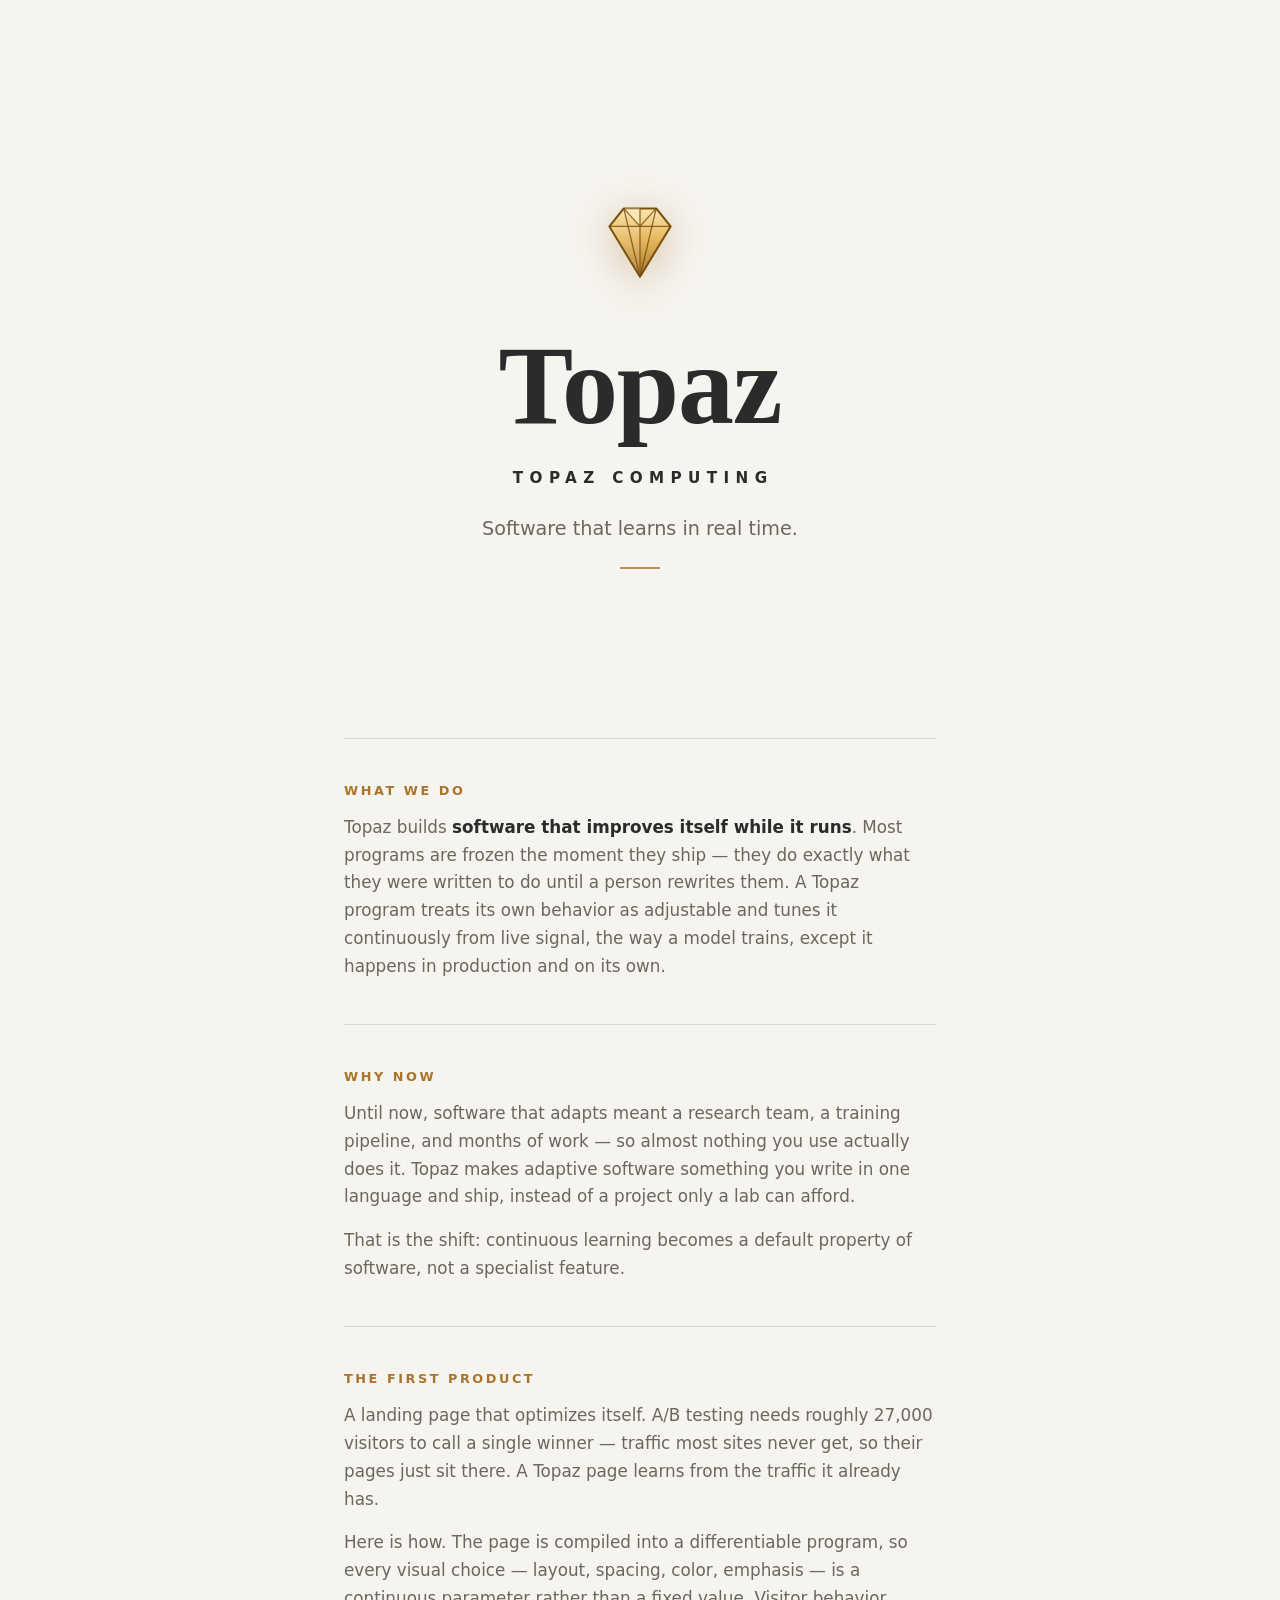
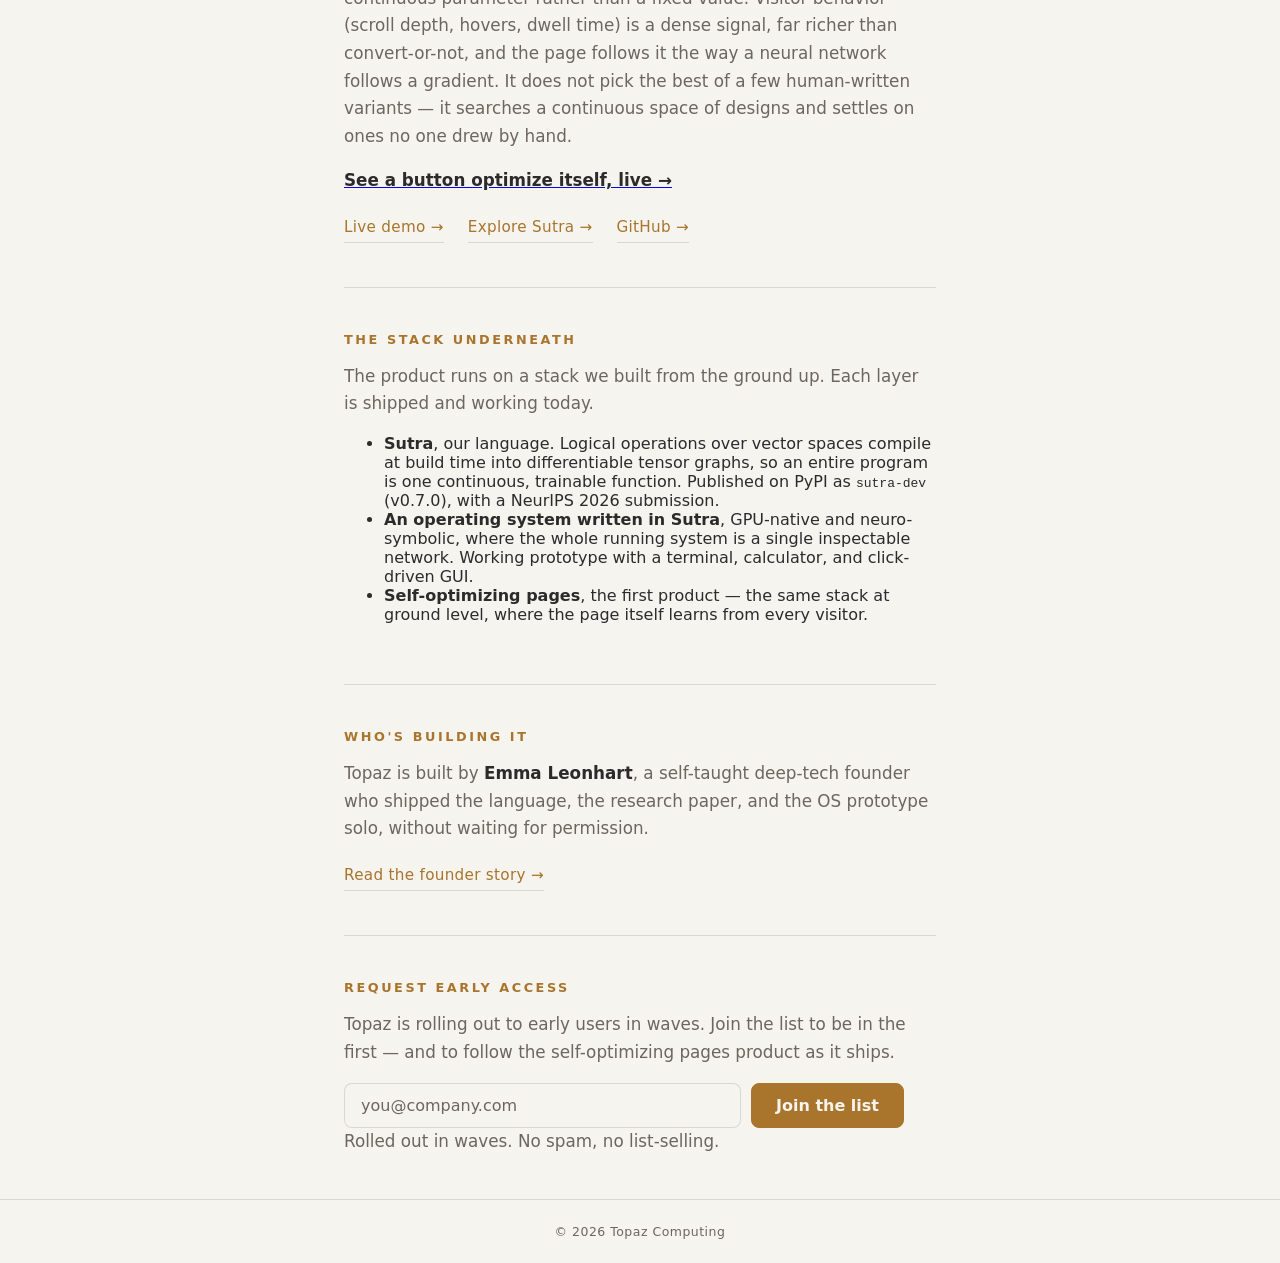
==== index.html @ 60b1f8c7 "Restore the mailing-list signup (posts to the original Google Form) It was on the Yantra site and ne" ====
<!DOCTYPE html>
<html lang="en">
<head>
  <meta charset="UTF-8" />
  <meta name="viewport" content="width=device-width, initial-scale=1.0" />
  <title>Topaz Computing</title>
  <meta name="description" content="Topaz Computing: software that learns in real time." />

  <!-- Open Graph (Discord / Slack / iMessage link previews) -->
  <meta property="og:site_name" content="Topaz Computing" />
  <meta property="og:title" content="Topaz Computing" />
  <meta property="og:description" content="Software that learns in real time." />
  <meta property="og:type" content="website" />
  <meta property="og:url" content="https://topazcomputing.com/" />
  <meta property="og:image" content="https://topazcomputing.com/logo-social.png" />
  <meta property="og:image:width" content="1200" />
  <meta property="og:image:height" content="1200" />
  <meta property="og:image:alt" content="Topaz Computing" />

  <!-- Twitter card (used by several embedders too) -->
  <meta name="twitter:card" content="summary_large_image" />
  <meta name="twitter:title" content="Topaz Computing" />
  <meta name="twitter:description" content="Software that learns in real time." />
  <meta name="twitter:image" content="https://topazcomputing.com/logo-social.png" />

  <!-- Topaz gold: colors the Discord embed accent bar -->
  <meta name="theme-color" content="#a9742c" />

  <link rel="icon" href="assets/favicon.svg" type="image/svg+xml" />

  <link rel="stylesheet" href="styles.css" />
</head>
<body>
  <header class="hero">
    <svg class="mark" xmlns="http://www.w3.org/2000/svg" viewBox="0 0 120 120" role="img" aria-label="Topaz gemstone">
      <title>Topaz</title>
      <defs>
        <linearGradient id="topaz-g" x1="0" y1="0" x2="0" y2="1">
          <stop offset="0" stop-color="#fbe6b0" />
          <stop offset="0.45" stop-color="#e6b85e" />
          <stop offset="1" stop-color="#a9742c" />
        </linearGradient>
      </defs>
      <path d="M42 26 L78 26 L94 46 L60 102 L26 46 Z" fill="url(#topaz-g)" stroke="#7a5210" stroke-width="2.2" stroke-linejoin="round" />
      <path d="M42 26 L60 26 L60 46 Z" fill="#fdeecb" fill-opacity="0.55" />
      <path d="M26 46 L60 46 L60 102 Z" fill="#ffffff" fill-opacity="0.10" />
      <g fill="none" stroke="#7a5210" stroke-width="1.4" stroke-linejoin="round" stroke-opacity="0.85">
        <path d="M26 46 L94 46" />
        <path d="M60 26 L60 102" />
        <path d="M42 26 L60 102" />
        <path d="M78 26 L60 102" />
        <path d="M26 46 L60 102" />
        <path d="M94 46 L60 102" />
        <path d="M42 26 L26 46" />
        <path d="M78 26 L94 46" />
        <path d="M42 26 L60 46" />
        <path d="M78 26 L60 46" />
      </g>
    </svg>
    <h1 class="wordmark-text">Topaz</h1>
    <p class="company">Topaz&nbsp;Computing</p>
    <p class="tagline">Software that learns in real&nbsp;time.</p>
  </header>

  <main class="content">
    <section>
      <h2>What we do</h2>
      <p>Topaz builds <strong>software that improves itself while it runs</strong>. Most programs are frozen the moment they ship — they do exactly what they were written to do until a person rewrites them. A Topaz program treats its own behavior as adjustable and tunes it continuously from live signal, the way a model trains, except it happens in production and on its own.</p>
    </section>

    <section>
      <h2>Why now</h2>
      <p>Until now, software that adapts meant a research team, a training pipeline, and months of work — so almost nothing you use actually does it. Topaz makes adaptive software something you write in one language and ship, instead of a project only a lab can afford.</p>
      <p>That is the shift: continuous learning becomes a default property of software, not a specialist feature.</p>
    </section>

    <section>
      <h2>The first product</h2>
      <p>A landing page that optimizes itself. A/B testing needs roughly 27,000 visitors to call a single winner — traffic most sites never get, so their pages just sit there. A Topaz page learns from the traffic it already has.</p>
      <p>Here is how. The page is compiled into a differentiable program, so every visual choice — layout, spacing, color, emphasis — is a continuous parameter rather than a fixed value. Visitor behavior (scroll depth, hovers, dwell time) is a dense signal, far richer than convert-or-not, and the page follows it the way a neural network follows a gradient. It does not pick the best of a few human-written variants — it searches a continuous space of designs and settles on ones no one drew by hand.</p>
      <p><a href="/demo/"><strong>See a button optimize itself, live &rarr;</strong></a></p>
      <p class="links">
        <a href="/demo/">Live demo &rarr;</a>
        <a href="https://sutra.topazcomputing.com">Explore Sutra &rarr;</a>
        <a href="https://github.com/EmmaLeonhart/topazcomputing.com">GitHub &rarr;</a>
      </p>
    </section>

    <section>
      <h2>The stack underneath</h2>
      <p>The product runs on a stack we built from the ground up. Each layer is shipped and working today.</p>
      <ul class="stack">
        <li><strong>Sutra</strong>, our language. Logical operations over vector spaces compile at build time into differentiable tensor graphs, so an entire program is one continuous, trainable function. Published on PyPI as <code>sutra-dev</code> (v0.7.0), with a NeurIPS 2026 submission.</li>
        <li><strong>An operating system written in Sutra</strong>, GPU-native and neuro-symbolic, where the whole running system is a single inspectable network. Working prototype with a terminal, calculator, and click-driven GUI.</li>
        <li><strong>Self-optimizing pages</strong>, the first product — the same stack at ground level, where the page itself learns from every visitor.</li>
      </ul>
    </section>

    <section>
      <h2>Who's building it</h2>
      <p>Topaz is built by <strong>Emma Leonhart</strong>, a self-taught deep-tech founder who shipped the language, the research paper, and the OS prototype solo, without waiting for permission.</p>
      <p class="links"><a href="/story/">Read the founder story &rarr;</a></p>
    </section>

    <section id="waitlist">
      <h2>Request early access</h2>
      <p>Topaz is rolling out to early users in waves. Join the list to be in the first &mdash; and to follow the self-optimizing pages product as it ships.</p>
      <!-- Posts into the existing Google Form (responses collect in the linked Sheet) —
           the same list people already signed up to on the original Yantra site, so
           sign-ups stay continuous. Form ID 1FAIpQLSe7ZXwFpOAVADmKkmOvcVsFAv1qhdJb_pwMP2c3mNMTvifdHw;
           email field entry.900213640. The hidden iframe target keeps the visitor on
           this page instead of redirecting to Google's confirmation. -->
      <form class="waitlist" target="topaz-waitlist-sink" method="POST"
            action="https://docs.google.com/forms/d/e/1FAIpQLSe7ZXwFpOAVADmKkmOvcVsFAv1qhdJb_pwMP2c3mNMTvifdHw/formResponse"
            onsubmit="this.style.display='none';document.getElementById('waitlist-thanks').style.display='block';">
        <input type="email" name="entry.900213640" placeholder="you@company.com" required aria-label="Your email address">
        <button class="btn-primary" type="submit">Join the list</button>
      </form>
      <iframe name="topaz-waitlist-sink" title="waitlist form target" style="display:none" aria-hidden="true"></iframe>
      <p id="waitlist-thanks" class="waitlist-note" style="display:none">Thanks &mdash; you&rsquo;re on the list. We&rsquo;ll reach out as the prototype rolls out in waves.</p>
      <p class="waitlist-note">Rolled out in waves. No spam, no list-selling.</p>
    </section>
  </main>

  <footer class="footer">
    <span>&copy; <span id="year">2026</span> Topaz Computing</span>
  </footer>

  <script>
    document.getElementById("year").textContent = new Date().getFullYear();
  </script>
</body>
</html>
---- styles.css ----
:root {
  --ink: #2b2b2b;
  --paper: #f6f4ef;
  --muted: #6b6660;
  --hairline: rgba(43, 43, 43, 0.14);
  --accent: #a9742c; /* topaz gold, used sparingly */
}

@media (prefers-color-scheme: dark) {
  :root {
    --ink: #ece8e1;
    --paper: #16151a;
    --muted: #9a958c;
    --hairline: rgba(236, 232, 225, 0.16);
    --accent: #d9b06a;
  }
}

* { box-sizing: border-box; }

html, body {
  margin: 0;
  height: 100%;
}

body {
  display: flex;
  flex-direction: column;
  min-height: 100vh;
  background: var(--paper);
  color: var(--ink);
  font-family: ui-sans-serif, system-ui, -apple-system, "Segoe UI", Roboto,
    Helvetica, Arial, sans-serif;
  -webkit-font-smoothing: antialiased;
  text-rendering: optimizeLegibility;
}

.hero {
  min-height: 82vh;
  display: flex;
  flex-direction: column;
  align-items: center;
  justify-content: center;
  gap: clamp(1rem, 3vw, 1.75rem);
  padding: 3rem 1.5rem 2rem;
  text-align: center;
}

/* Faceted topaz gem mark (facets read as vectors converging to the culet). */
.mark {
  display: block;
  width: clamp(76px, 14vw, 108px);
  height: auto;
  margin-bottom: 0.5rem;
  filter: drop-shadow(0 8px 20px rgba(169, 116, 44, 0.38));
  animation: rise 900ms cubic-bezier(0.22, 1, 0.36, 1) both;
}

/* The serif wordmark. */
.wordmark-text {
  margin: 0;
  font-family: ui-serif, Georgia, "Times New Roman", serif;
  font-size: clamp(3.5rem, 12vw, 7rem);
  font-weight: 600;
  letter-spacing: -0.01em;
  line-height: 1;
  color: var(--ink);
  animation: rise 900ms cubic-bezier(0.22, 1, 0.36, 1) both;
}

.company {
  margin: 0;
  font-size: clamp(0.78rem, 1.6vw, 0.95rem);
  font-weight: 600;
  letter-spacing: 0.42em;
  text-transform: uppercase;
  color: var(--ink);
  text-indent: 0.42em;
  animation: rise 900ms 120ms cubic-bezier(0.22, 1, 0.36, 1) both;
}

.tagline {
  margin: 0;
  max-width: 34ch;
  font-size: clamp(1rem, 2.4vw, 1.2rem);
  line-height: 1.5;
  color: var(--muted);
  animation: rise 900ms 220ms cubic-bezier(0.22, 1, 0.36, 1) both;
}

.tagline::after {
  content: "";
  display: block;
  width: 2.5rem;
  height: 2px;
  margin: 1.5rem auto 0;
  background: var(--accent);
  border-radius: 2px;
  opacity: 0.8;
}

/* Content sections below the hero */
.content {
  width: 100%;
  max-width: 40rem;
  margin: 0 auto;
  padding: 0 1.5rem;
}

.content section {
  padding: 2.75rem 0;
  border-top: 1px solid var(--hairline);
}

.content h2 {
  margin: 0 0 1rem;
  font-size: 0.8rem;
  font-weight: 600;
  letter-spacing: 0.2em;
  text-transform: uppercase;
  color: var(--accent);
}

.content p {
  margin: 0 0 1rem;
  font-size: 1.05rem;
  line-height: 1.65;
  color: var(--muted);
}

.content p:last-child { margin-bottom: 0; }
.content p strong { color: var(--ink); font-weight: 600; }

.content .links {
  display: flex;
  flex-wrap: wrap;
  gap: 1.5rem;
  margin-top: 1.25rem;
}

.content .links a {
  color: var(--accent);
  text-decoration: none;
  font-size: 0.95rem;
  letter-spacing: 0.02em;
  border-bottom: 1px solid var(--hairline);
  padding-bottom: 2px;
  transition: border-color 0.2s ease;
}

.content .links a:hover { border-color: var(--accent); }

/* Waitlist — email capture, posts to the existing Google Form (the original list) */
.waitlist {
  display: flex;
  flex-wrap: wrap;
  gap: 0.625rem;
  margin: 0.5rem 0 0;
  max-width: 35rem;
}
.waitlist input[type=email] {
  flex: 1;
  min-width: 14rem;
  font: inherit;
  font-size: 1rem;
  padding: 0.75rem 1rem;
  border-radius: 8px;
  border: 1px solid var(--hairline);
  background: var(--paper);
  color: var(--ink);
  transition: border-color 0.2s ease;
}
.waitlist input[type=email]::placeholder { color: var(--muted); }
.waitlist input[type=email]:focus { outline: none; border-color: var(--accent); }
.waitlist .btn-primary {
  font: inherit;
  font-size: 1rem;
  font-weight: 600;
  padding: 0.75rem 1.5rem;
  border-radius: 8px;
  border: 1px solid var(--accent);
  background: var(--accent);
  color: var(--paper);
  cursor: pointer;
  transition: opacity 0.2s ease;
}
.waitlist .btn-primary:hover { opacity: 0.88; }
.waitlist-note {
  font-size: 0.85rem;
  line-height: 1.5;
  color: var(--muted);
  margin: 0.75rem 0 0;
  max-width: 35rem;
}

.footer {
  padding: 1.5rem;
  text-align: center;
  font-size: 0.78rem;
  letter-spacing: 0.04em;
  color: var(--muted);
  border-top: 1px solid var(--hairline);
}

@keyframes rise {
  from { opacity: 0; transform: translateY(12px); }
  to   { opacity: 1; transform: translateY(0); }
}

@media (prefers-reduced-motion: reduce) {
  .mark, .wordmark-text, .company, .tagline { animation: none; }
}
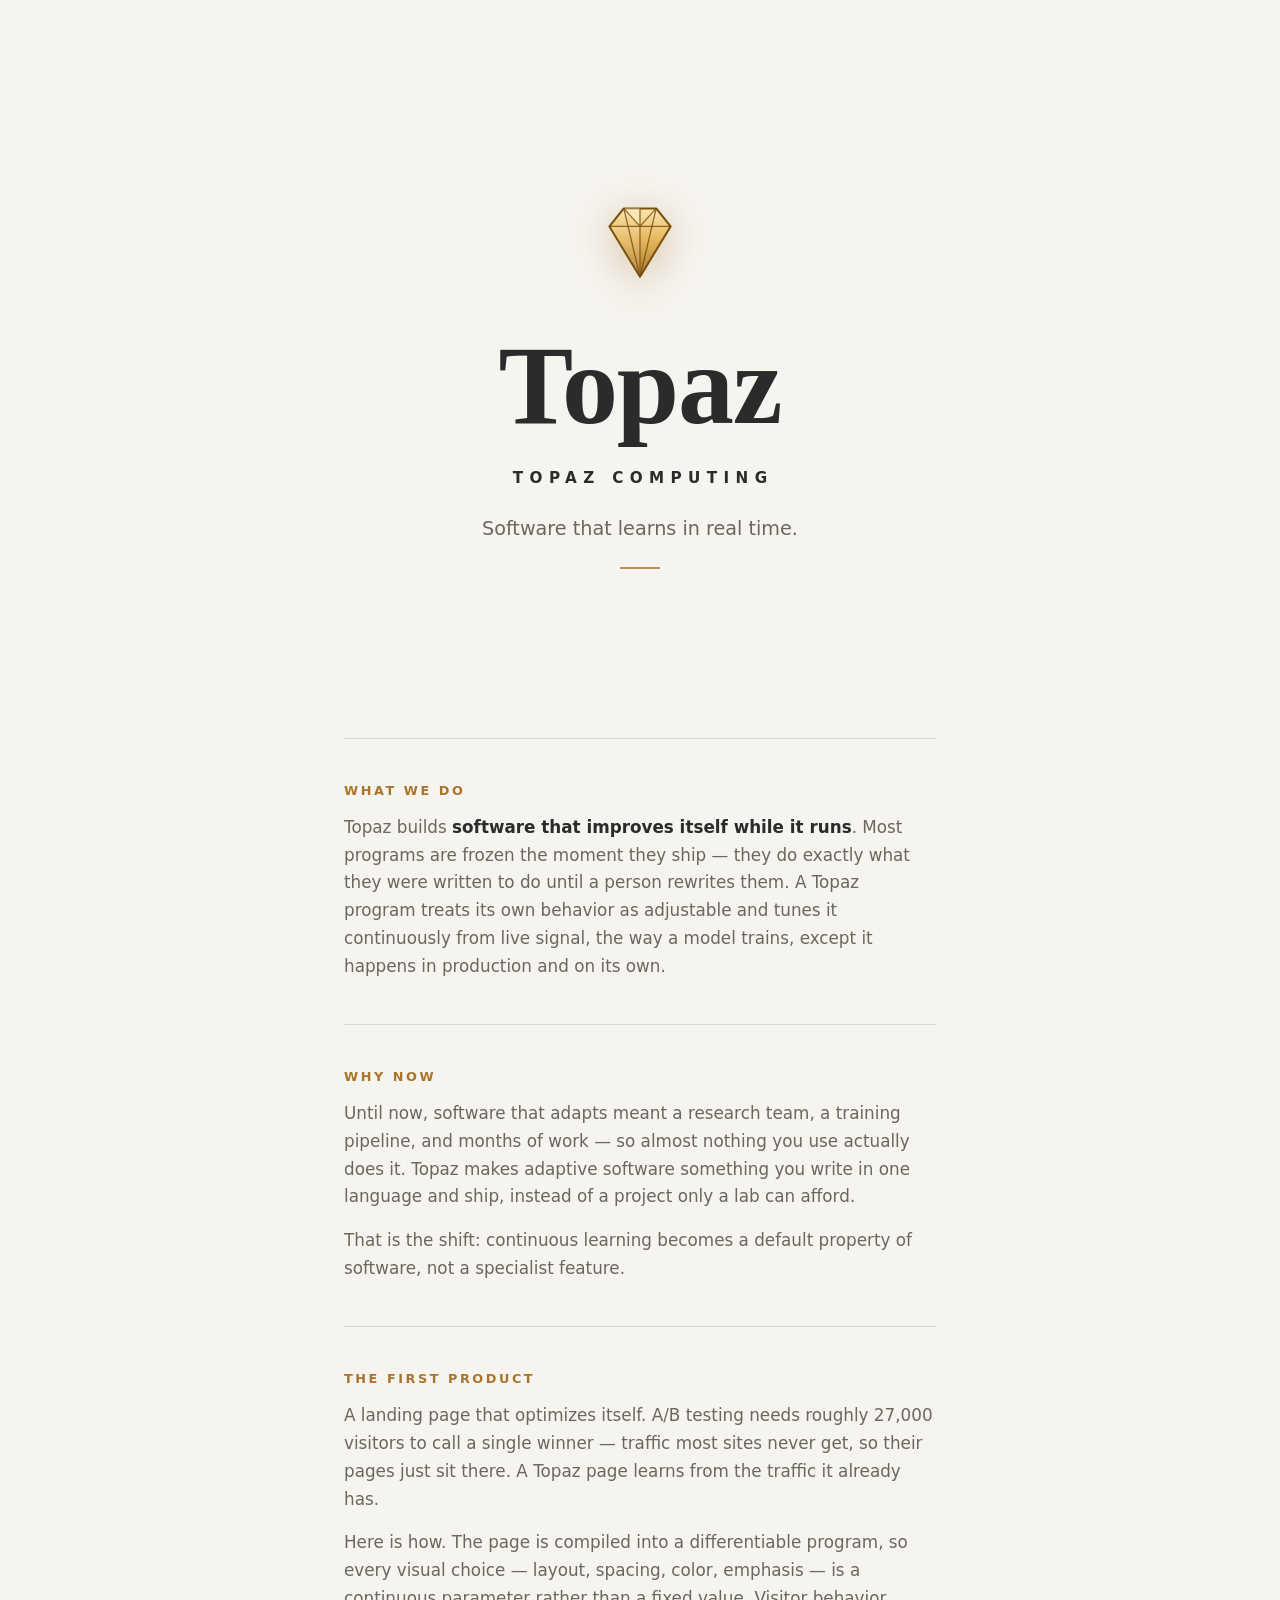
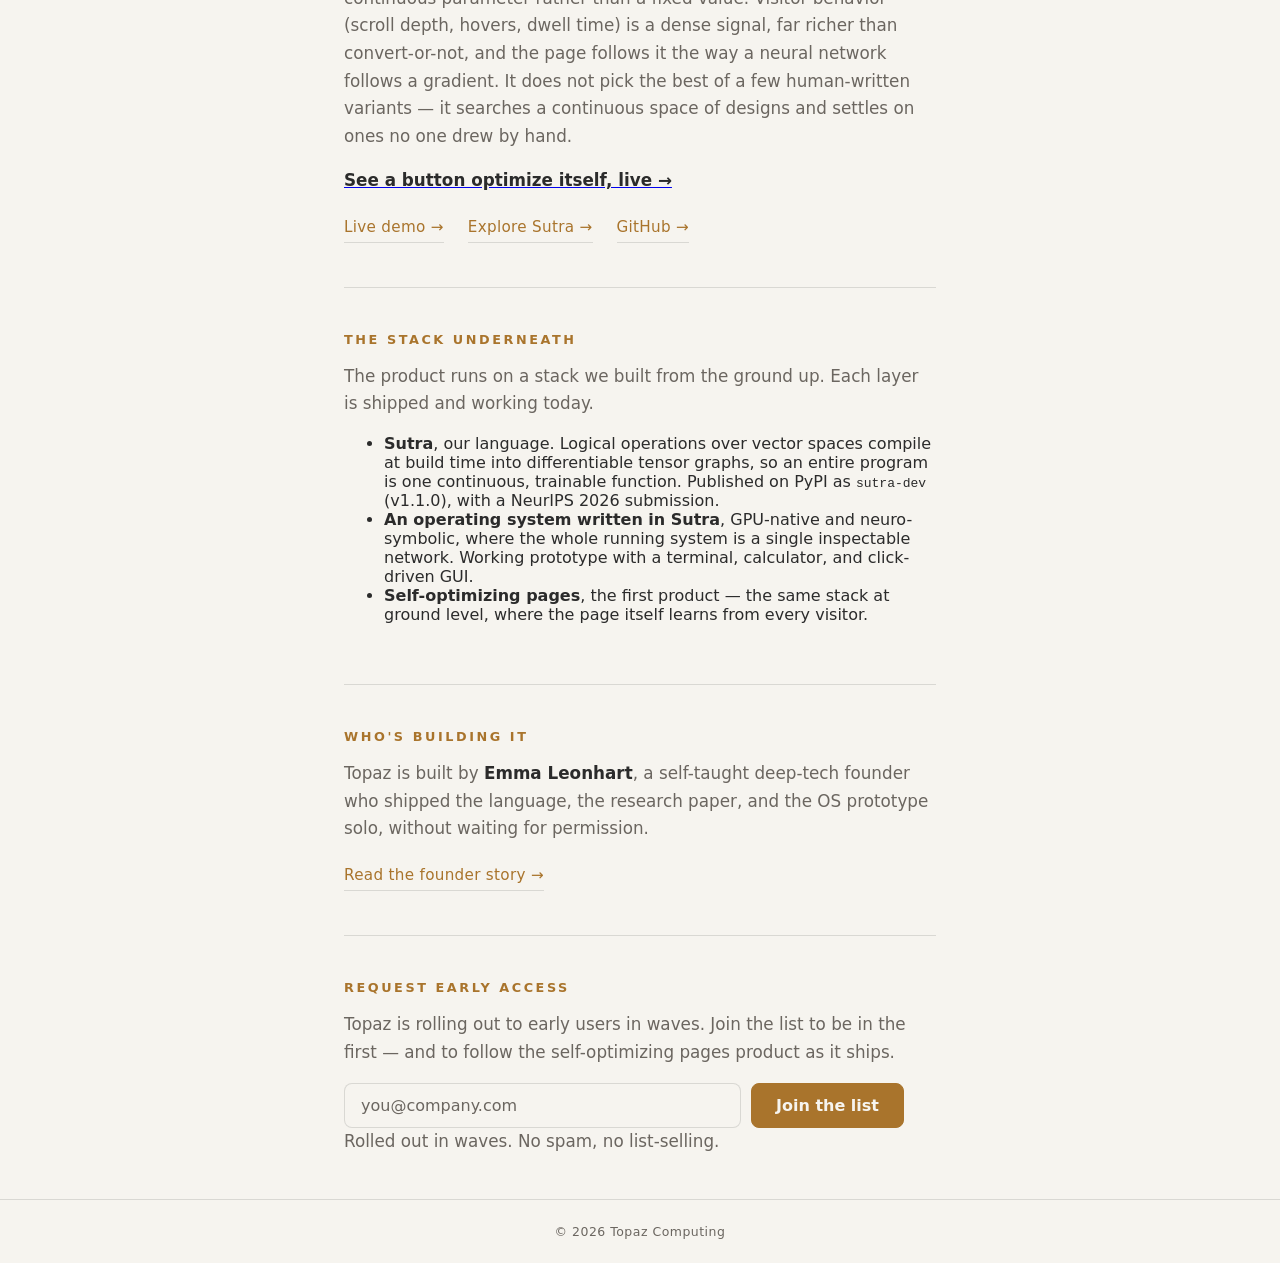
==== commit d4b9ab01: "site: update stale Sutra version v0.7.0 -> v1.1.0 (live PyPI) Verified against live PyPI (sutra-dev " ====
--- a/index.html
+++ b/index.html
@@ -90,7 +90,7 @@
       <h2>The stack underneath</h2>
       <p>The product runs on a stack we built from the ground up. Each layer is shipped and working today.</p>
       <ul class="stack">
-        <li><strong>Sutra</strong>, our language. Logical operations over vector spaces compile at build time into differentiable tensor graphs, so an entire program is one continuous, trainable function. Published on PyPI as <code>sutra-dev</code> (v0.7.0), with a NeurIPS 2026 submission.</li>
+        <li><strong>Sutra</strong>, our language. Logical operations over vector spaces compile at build time into differentiable tensor graphs, so an entire program is one continuous, trainable function. Published on PyPI as <code>sutra-dev</code> (v1.1.0), with a NeurIPS 2026 submission.</li>
         <li><strong>An operating system written in Sutra</strong>, GPU-native and neuro-symbolic, where the whole running system is a single inspectable network. Working prototype with a terminal, calculator, and click-driven GUI.</li>
         <li><strong>Self-optimizing pages</strong>, the first product — the same stack at ground level, where the page itself learns from every visitor.</li>
       </ul>
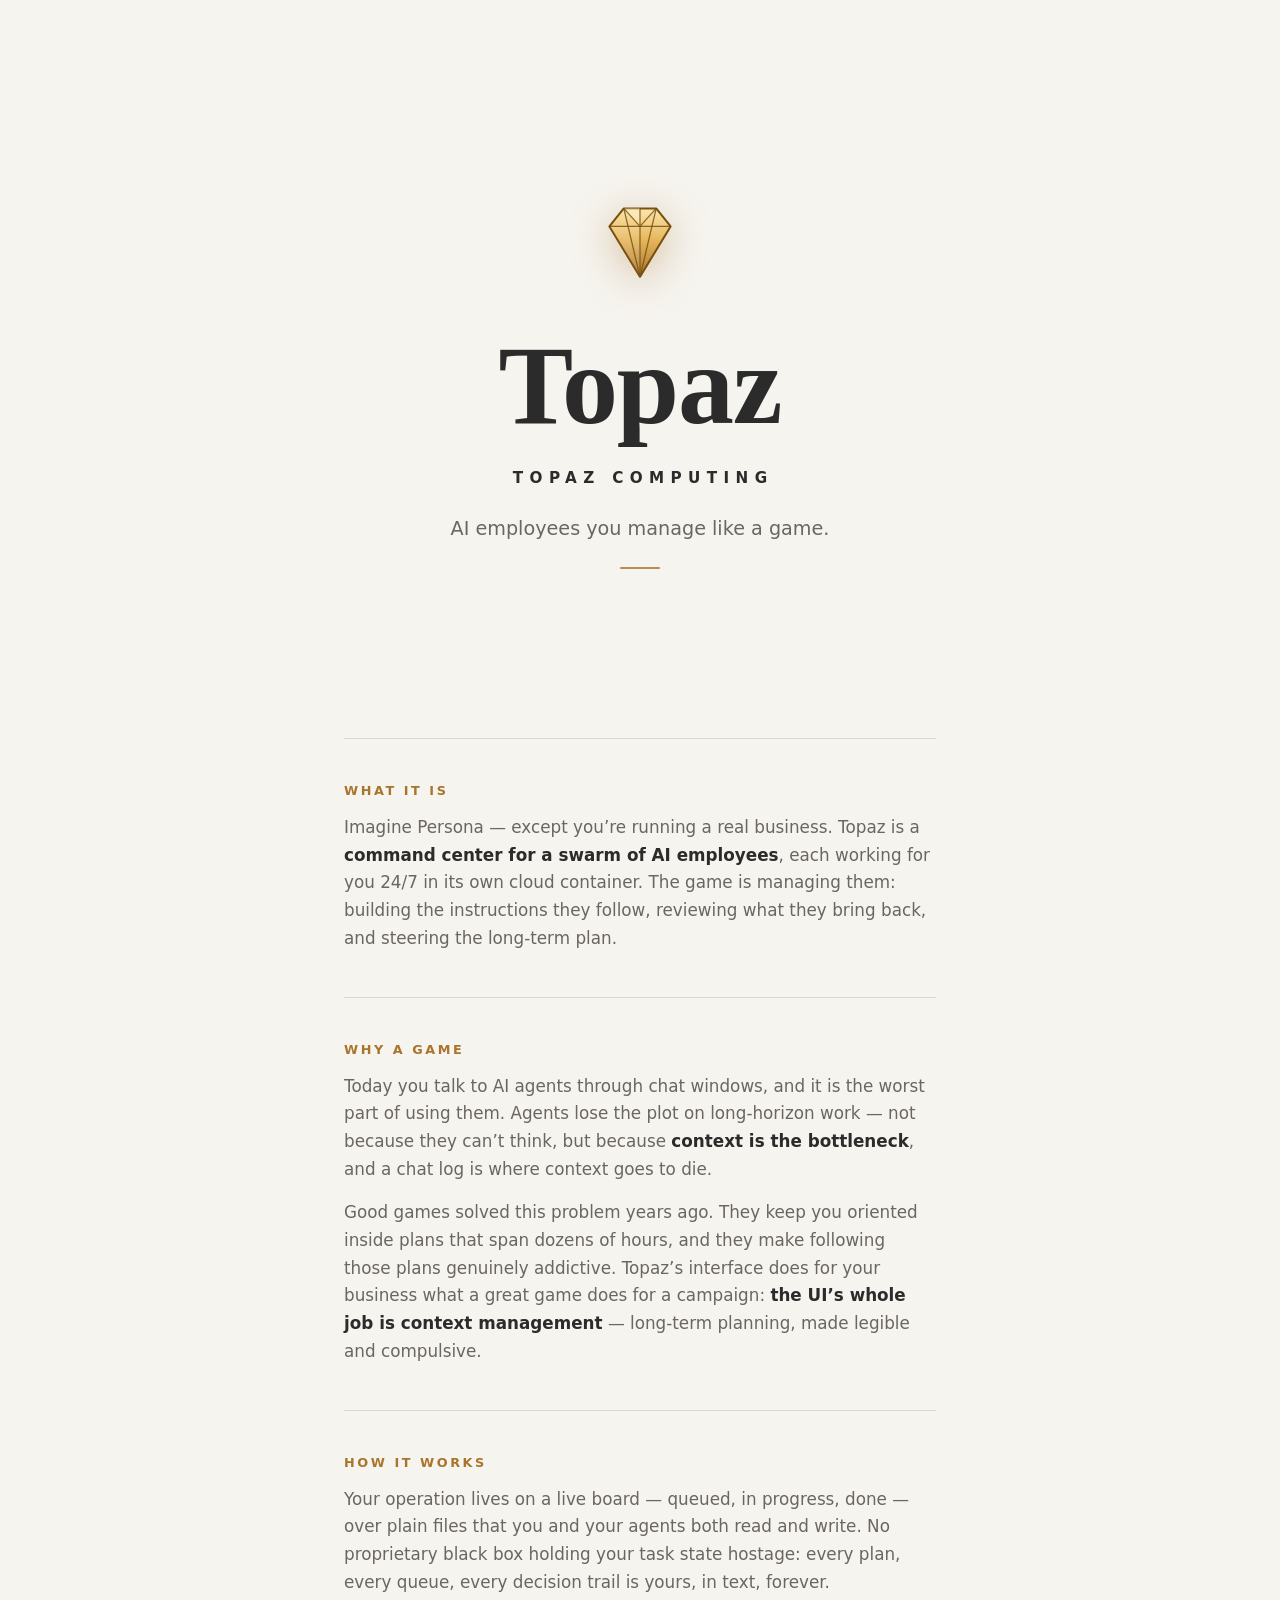
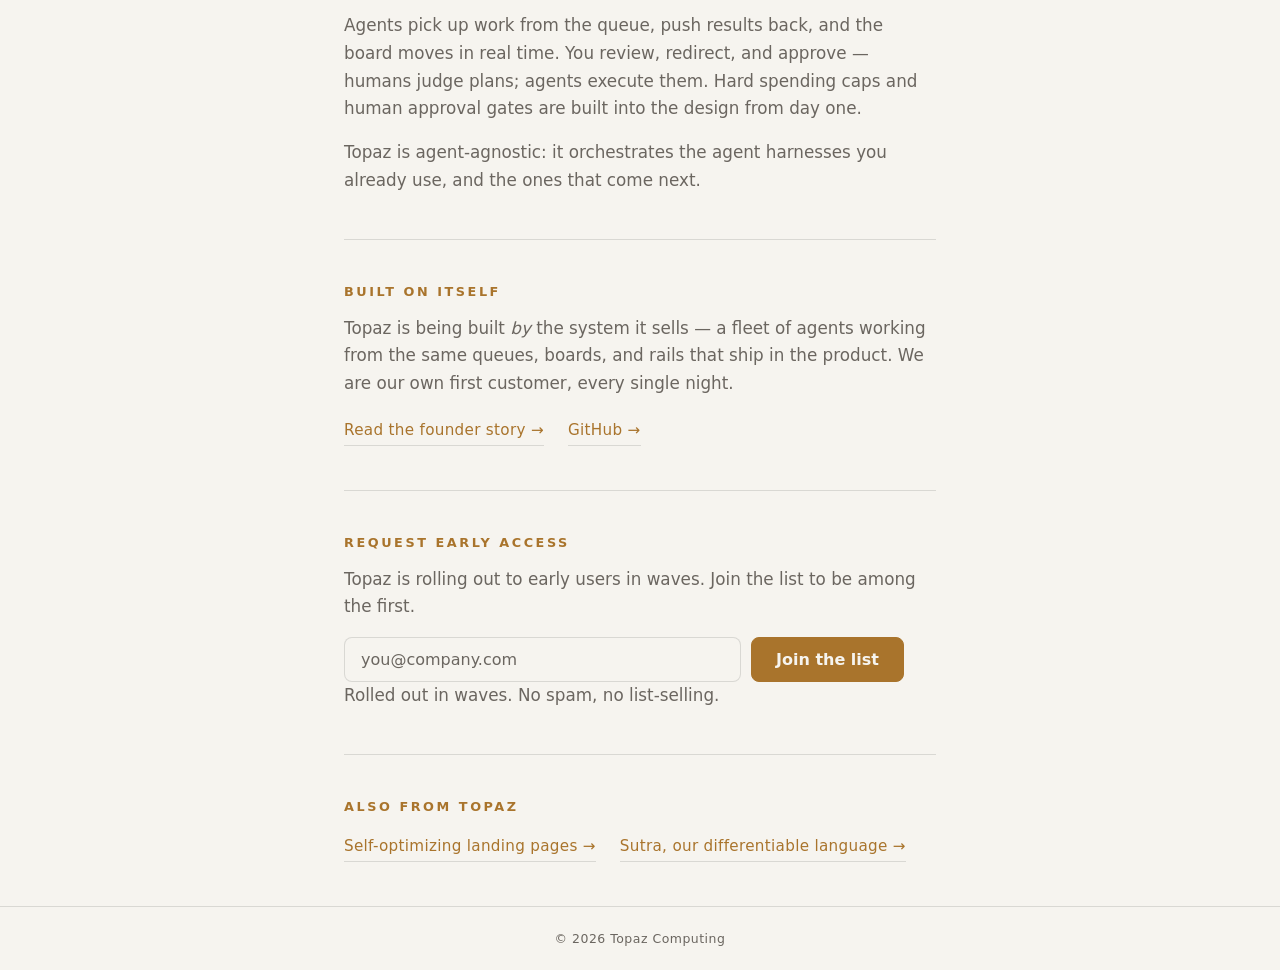
==== commit 0bd27ca1: "Pivot the root to the agentic product; move differentiable pitch to /funnel Root: 'AI employees you " ====
--- a/index.html
+++ b/index.html
@@ -4,12 +4,12 @@
   <meta charset="UTF-8" />
   <meta name="viewport" content="width=device-width, initial-scale=1.0" />
   <title>Topaz Computing</title>
-  <meta name="description" content="Topaz Computing: software that learns in real time." />
+  <meta name="description" content="Topaz Computing: AI employees you manage like a game. A command center for a swarm of agents working for you 24/7." />
 
   <!-- Open Graph (Discord / Slack / iMessage link previews) -->
   <meta property="og:site_name" content="Topaz Computing" />
   <meta property="og:title" content="Topaz Computing" />
-  <meta property="og:description" content="Software that learns in real time." />
+  <meta property="og:description" content="AI employees you manage like a game." />
   <meta property="og:type" content="website" />
   <meta property="og:url" content="https://topazcomputing.com/" />
   <meta property="og:image" content="https://topazcomputing.com/logo-social.png" />
@@ -20,7 +20,7 @@
   <!-- Twitter card (used by several embedders too) -->
   <meta name="twitter:card" content="summary_large_image" />
   <meta name="twitter:title" content="Topaz Computing" />
-  <meta name="twitter:description" content="Software that learns in real time." />
+  <meta name="twitter:description" content="AI employees you manage like a game." />
   <meta name="twitter:image" content="https://topazcomputing.com/logo-social.png" />
 
   <!-- Topaz gold: colors the Discord embed accent bar -->
@@ -59,52 +59,40 @@
     </svg>
     <h1 class="wordmark-text">Topaz</h1>
     <p class="company">Topaz&nbsp;Computing</p>
-    <p class="tagline">Software that learns in real&nbsp;time.</p>
+    <p class="tagline">AI employees you manage like a&nbsp;game.</p>
   </header>
 
   <main class="content">
     <section>
-      <h2>What we do</h2>
-      <p>Topaz builds <strong>software that improves itself while it runs</strong>. Most programs are frozen the moment they ship — they do exactly what they were written to do until a person rewrites them. A Topaz program treats its own behavior as adjustable and tunes it continuously from live signal, the way a model trains, except it happens in production and on its own.</p>
+      <h2>What it is</h2>
+      <p>Imagine Persona &mdash; except you&rsquo;re running a real business. Topaz is a <strong>command center for a swarm of AI employees</strong>, each working for you 24/7 in its own cloud container. The game is managing them: building the instructions they follow, reviewing what they bring back, and steering the long-term plan.</p>
     </section>
 
     <section>
-      <h2>Why now</h2>
-      <p>Until now, software that adapts meant a research team, a training pipeline, and months of work — so almost nothing you use actually does it. Topaz makes adaptive software something you write in one language and ship, instead of a project only a lab can afford.</p>
-      <p>That is the shift: continuous learning becomes a default property of software, not a specialist feature.</p>
+      <h2>Why a game</h2>
+      <p>Today you talk to AI agents through chat windows, and it is the worst part of using them. Agents lose the plot on long-horizon work &mdash; not because they can&rsquo;t think, but because <strong>context is the bottleneck</strong>, and a chat log is where context goes to die.</p>
+      <p>Good games solved this problem years ago. They keep you oriented inside plans that span dozens of hours, and they make following those plans genuinely addictive. Topaz&rsquo;s interface does for your business what a great game does for a campaign: <strong>the UI&rsquo;s whole job is context management</strong> &mdash; long-term planning, made legible and compulsive.</p>
     </section>
 
     <section>
-      <h2>The first product</h2>
-      <p>A landing page that optimizes itself. A/B testing needs roughly 27,000 visitors to call a single winner — traffic most sites never get, so their pages just sit there. A Topaz page learns from the traffic it already has.</p>
-      <p>Here is how. The page is compiled into a differentiable program, so every visual choice — layout, spacing, color, emphasis — is a continuous parameter rather than a fixed value. Visitor behavior (scroll depth, hovers, dwell time) is a dense signal, far richer than convert-or-not, and the page follows it the way a neural network follows a gradient. It does not pick the best of a few human-written variants — it searches a continuous space of designs and settles on ones no one drew by hand.</p>
-      <p><a href="/demo/"><strong>See a button optimize itself, live &rarr;</strong></a></p>
+      <h2>How it works</h2>
+      <p>Your operation lives on a live board &mdash; queued, in&nbsp;progress, done &mdash; over plain files that you and your agents both read and write. No proprietary black box holding your task state hostage: every plan, every queue, every decision trail is yours, in text, forever.</p>
+      <p>Agents pick up work from the queue, push results back, and the board moves in real time. You review, redirect, and approve &mdash; humans judge plans; agents execute them. Hard spending caps and human approval gates are built into the design from day one.</p>
+      <p>Topaz is agent-agnostic: it orchestrates the agent harnesses you already use, and the ones that come next.</p>
+    </section>
+
+    <section>
+      <h2>Built on itself</h2>
+      <p>Topaz is being built <em>by</em> the system it sells &mdash; a fleet of agents working from the same queues, boards, and rails that ship in the product. We are our own first customer, every single night.</p>
       <p class="links">
-        <a href="/demo/">Live demo &rarr;</a>
-        <a href="https://sutra.topazcomputing.com">Explore Sutra &rarr;</a>
+        <a href="/story/">Read the founder story &rarr;</a>
         <a href="https://github.com/EmmaLeonhart/topazcomputing.com">GitHub &rarr;</a>
       </p>
     </section>
 
-    <section>
-      <h2>The stack underneath</h2>
-      <p>The product runs on a stack we built from the ground up. Each layer is shipped and working today.</p>
-      <ul class="stack">
-        <li><strong>Sutra</strong>, our language. Logical operations over vector spaces compile at build time into differentiable tensor graphs, so an entire program is one continuous, trainable function. Published on PyPI as <code>sutra-dev</code> (v1.1.0), with a NeurIPS 2026 submission.</li>
-        <li><strong>An operating system written in Sutra</strong>, GPU-native and neuro-symbolic, where the whole running system is a single inspectable network. Working prototype with a terminal, calculator, and click-driven GUI.</li>
-        <li><strong>Self-optimizing pages</strong>, the first product — the same stack at ground level, where the page itself learns from every visitor.</li>
-      </ul>
-    </section>
-
-    <section>
-      <h2>Who's building it</h2>
-      <p>Topaz is built by <strong>Emma Leonhart</strong>, a self-taught deep-tech founder who shipped the language, the research paper, and the OS prototype solo, without waiting for permission.</p>
-      <p class="links"><a href="/story/">Read the founder story &rarr;</a></p>
-    </section>
-
     <section id="waitlist">
       <h2>Request early access</h2>
-      <p>Topaz is rolling out to early users in waves. Join the list to be in the first &mdash; and to follow the self-optimizing pages product as it ships.</p>
+      <p>Topaz is rolling out to early users in waves. Join the list to be among the first.</p>
       <!-- Posts into the existing Google Form (responses collect in the linked Sheet) —
            the same list people already signed up to on the original Yantra site, so
            sign-ups stay continuous. Form ID 1FAIpQLSe7ZXwFpOAVADmKkmOvcVsFAv1qhdJb_pwMP2c3mNMTvifdHw;
@@ -117,8 +105,16 @@
         <button class="btn-primary" type="submit">Join the list</button>
       </form>
       <iframe name="topaz-waitlist-sink" title="waitlist form target" style="display:none" aria-hidden="true"></iframe>
-      <p id="waitlist-thanks" class="waitlist-note" style="display:none">Thanks &mdash; you&rsquo;re on the list. We&rsquo;ll reach out as the prototype rolls out in waves.</p>
+      <p id="waitlist-thanks" class="waitlist-note" style="display:none">Thanks &mdash; you&rsquo;re on the list. We&rsquo;ll reach out as early access rolls out in waves.</p>
       <p class="waitlist-note">Rolled out in waves. No spam, no list-selling.</p>
+    </section>
+
+    <section>
+      <h2>Also from Topaz</h2>
+      <p class="links">
+        <a href="/funnel/">Self-optimizing landing pages &rarr;</a>
+        <a href="https://sutra.topazcomputing.com">Sutra, our differentiable language &rarr;</a>
+      </p>
     </section>
   </main>
 
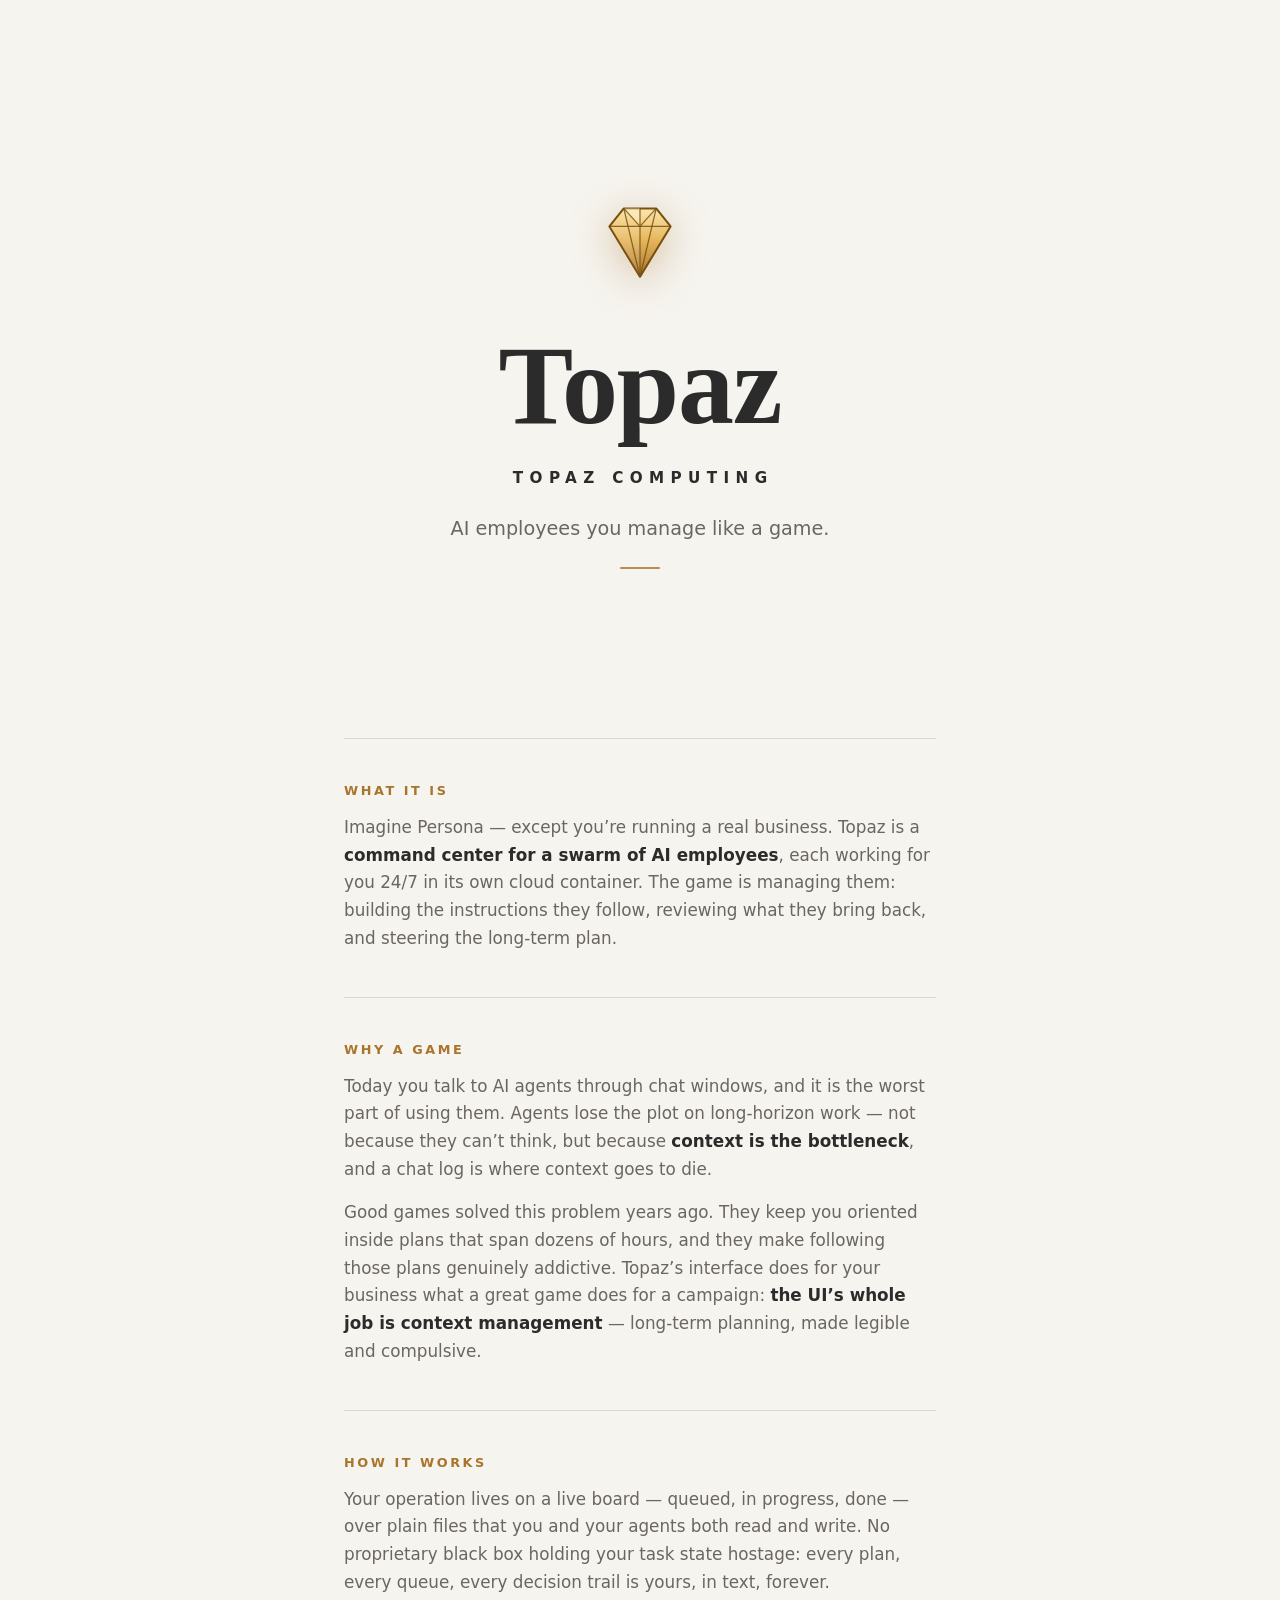
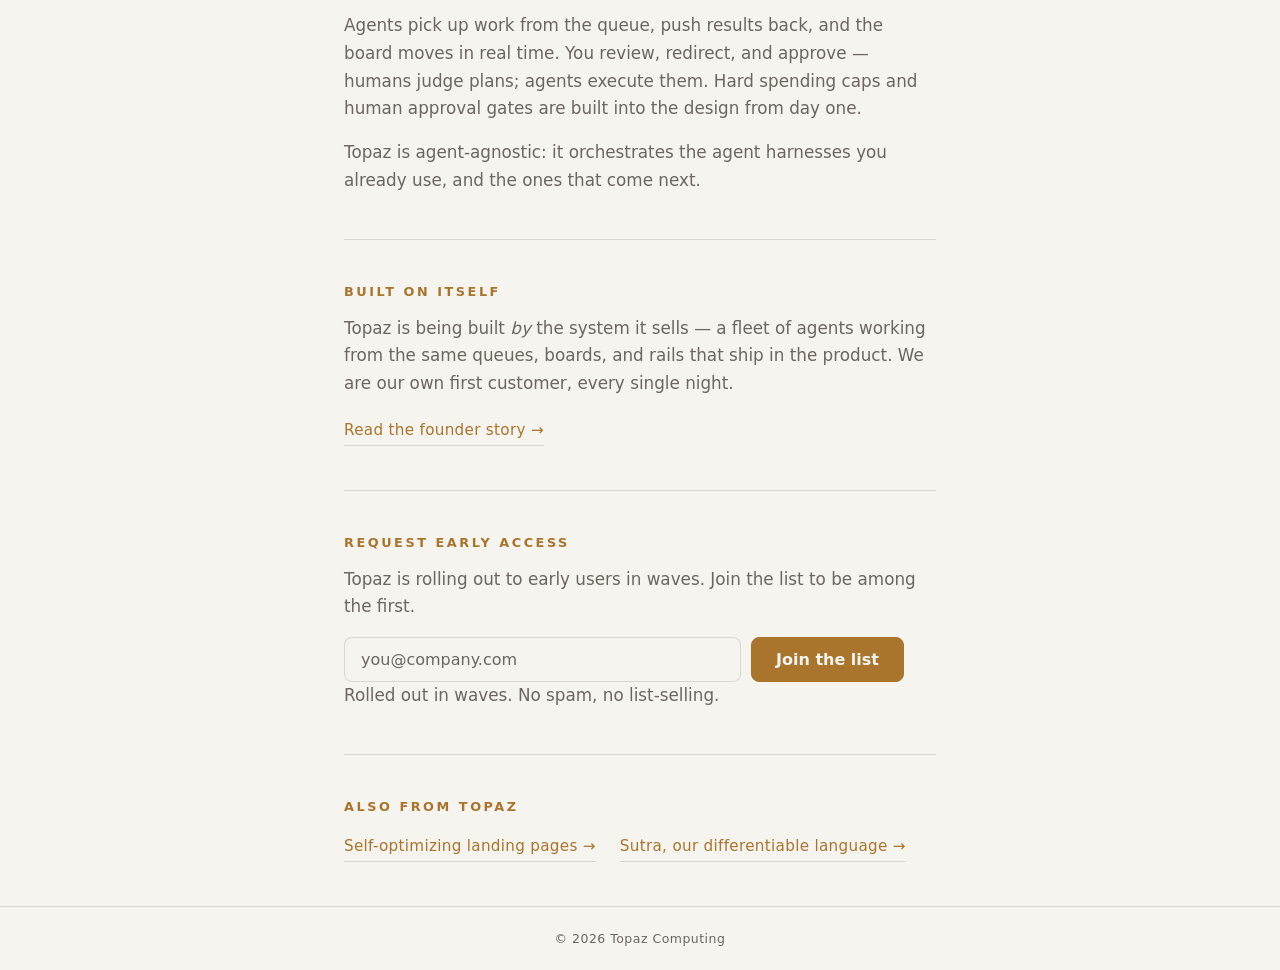
==== commit 2811f042: "Drop the site-source GitHub link from the root page Inherited from the old landing; on the agentic p" ====
--- a/index.html
+++ b/index.html
@@ -86,7 +86,6 @@
       <p>Topaz is being built <em>by</em> the system it sells &mdash; a fleet of agents working from the same queues, boards, and rails that ship in the product. We are our own first customer, every single night.</p>
       <p class="links">
         <a href="/story/">Read the founder story &rarr;</a>
-        <a href="https://github.com/EmmaLeonhart/topazcomputing.com">GitHub &rarr;</a>
       </p>
     </section>
 
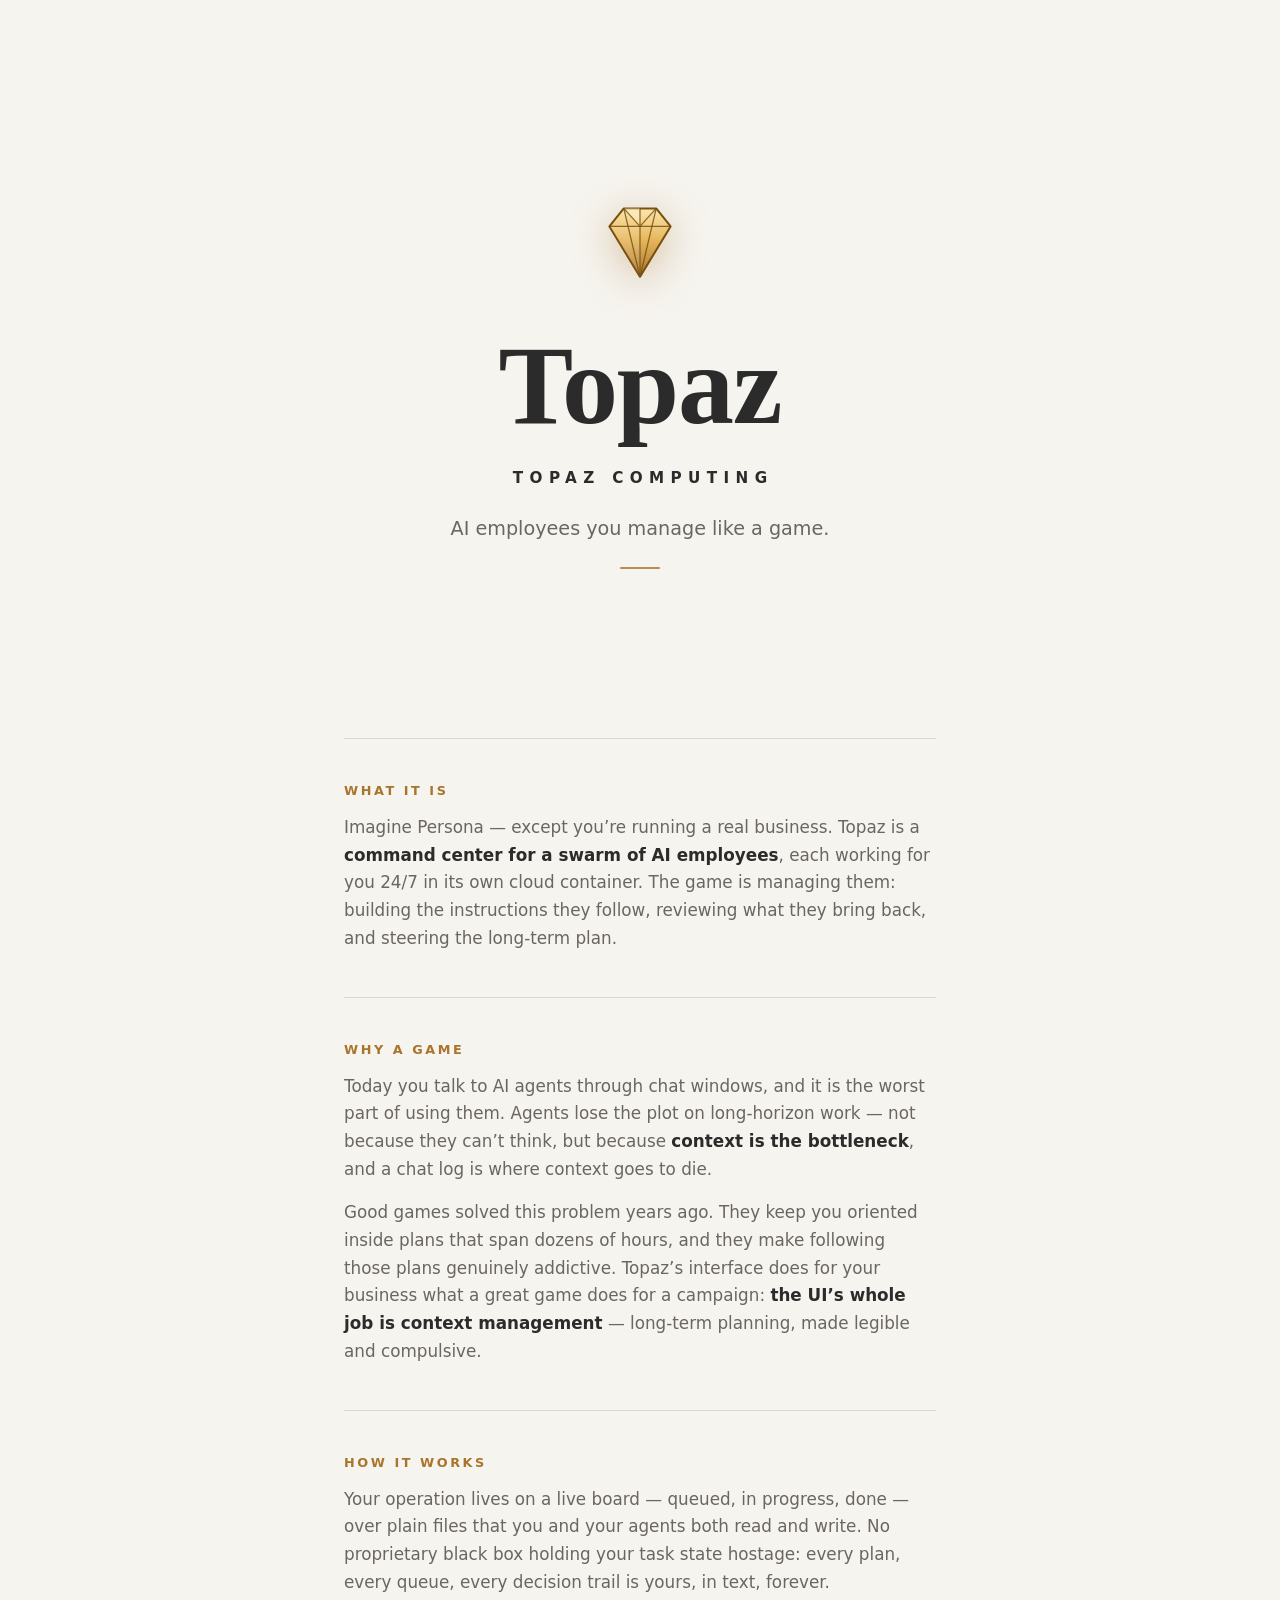
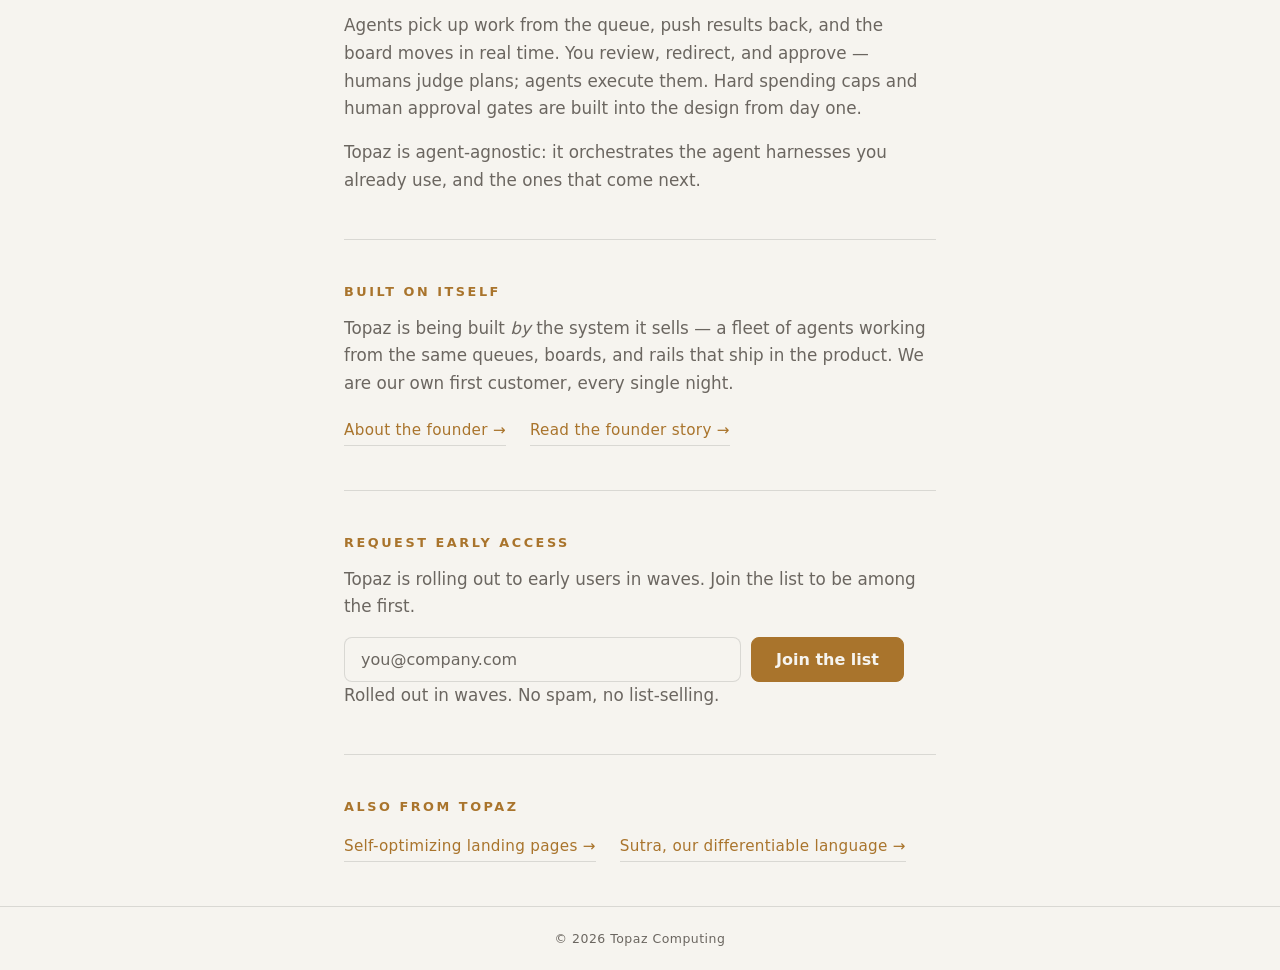
==== commit f4920791: "Add /founders/emma/ with Person JSON-LD shared with emmaleonhart.com Emma asked for founder pages on" ====
--- a/index.html
+++ b/index.html
@@ -85,6 +85,7 @@
       <h2>Built on itself</h2>
       <p>Topaz is being built <em>by</em> the system it sells &mdash; a fleet of agents working from the same queues, boards, and rails that ship in the product. We are our own first customer, every single night.</p>
       <p class="links">
+        <a href="/founders/emma/">About the founder &rarr;</a>
         <a href="/story/">Read the founder story &rarr;</a>
       </p>
     </section>
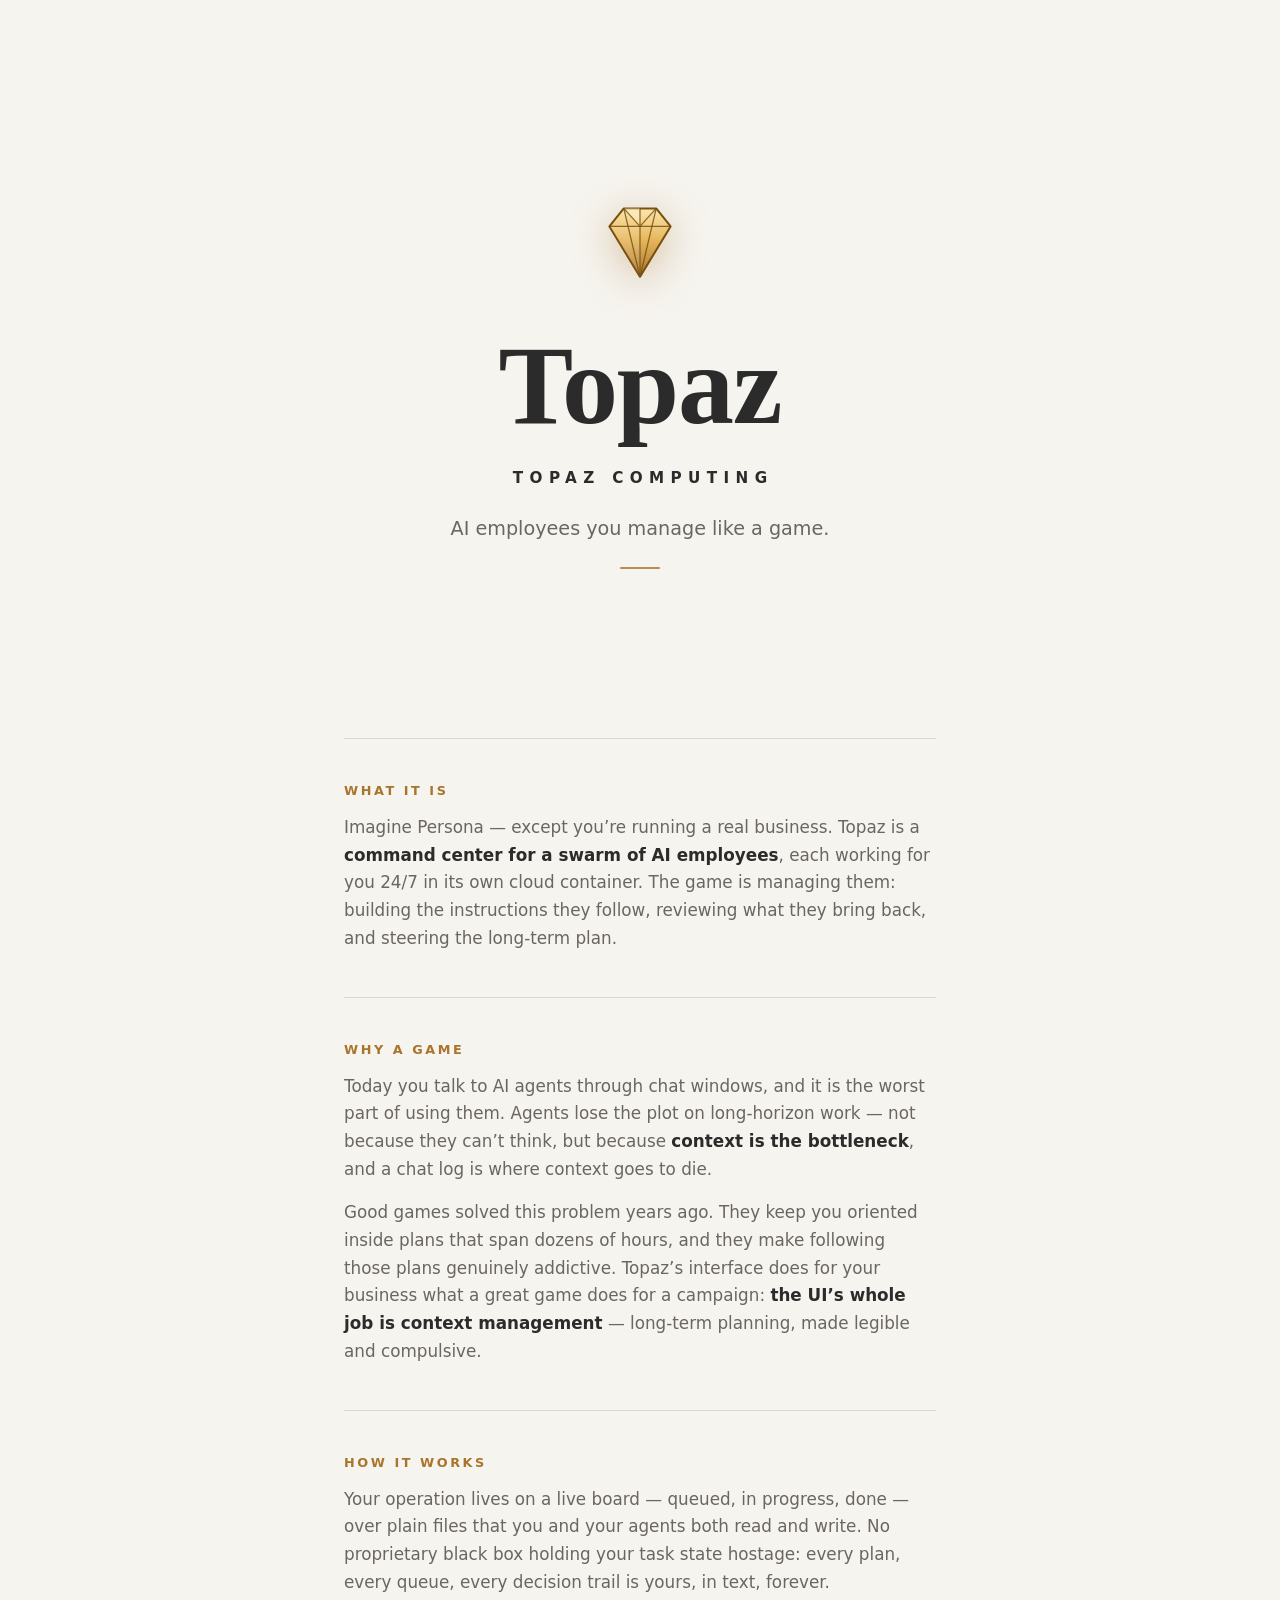
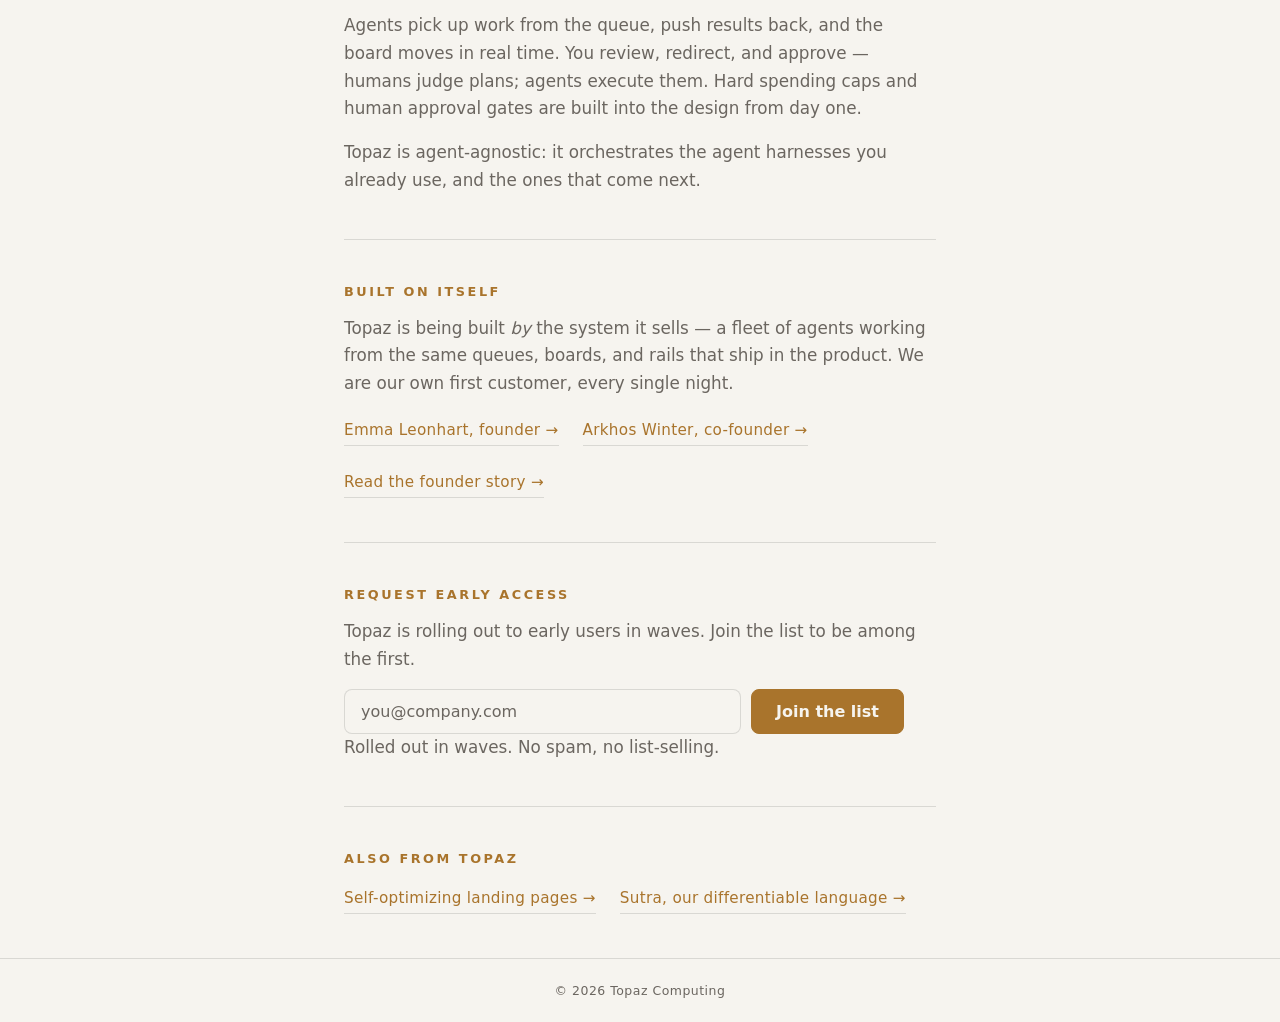
==== commit a894c2e0: "Add /founders/arcos/ for co-founder Arkhos Winter Emma confirmed Arkhos Winter (Arcos) co-founded bo" ====
--- a/index.html
+++ b/index.html
@@ -29,6 +29,38 @@
   <link rel="icon" href="assets/favicon.svg" type="image/svg+xml" />
 
   <link rel="stylesheet" href="styles.css" />
+  <!-- Entity data for search engines. The founder @id is the Person on
+       emmaleonhart.com and /founders/emma/, so all three describe one entity. -->
+  <script type="application/ld+json">
+  {
+    "@context": "https://schema.org",
+    "@type": "Organization",
+    "@id": "https://topazcomputing.com/#organization",
+    "name": "Topaz Computing",
+    "url": "https://topazcomputing.com/",
+    "logo": "https://topazcomputing.com/logo.png",
+    "description": "AI employees you manage like a game: a command center for a swarm of agents working for you 24/7.",
+    "location": {
+      "@type": "Place",
+      "name": "Vancouver, British Columbia, Canada"
+    },
+    "founder": [
+      {
+        "@type": "Person",
+        "@id": "https://emmaleonhart.com/#person",
+        "name": "Emma Leonhart",
+        "url": "https://topazcomputing.com/founders/emma/"
+      },
+      {
+        "@type": "Person",
+        "@id": "https://topazcomputing.com/founders/arcos/#person",
+        "name": "Arkhos Winter",
+        "alternateName": "Arcos",
+        "url": "https://topazcomputing.com/founders/arcos/"
+      }
+    ]
+  }
+  </script>
 </head>
 <body>
   <header class="hero">
@@ -85,7 +117,8 @@
       <h2>Built on itself</h2>
       <p>Topaz is being built <em>by</em> the system it sells &mdash; a fleet of agents working from the same queues, boards, and rails that ship in the product. We are our own first customer, every single night.</p>
       <p class="links">
-        <a href="/founders/emma/">About the founder &rarr;</a>
+        <a href="/founders/emma/">Emma Leonhart, founder &rarr;</a>
+        <a href="/founders/arcos/">Arkhos Winter, co-founder &rarr;</a>
         <a href="/story/">Read the founder story &rarr;</a>
       </p>
     </section>
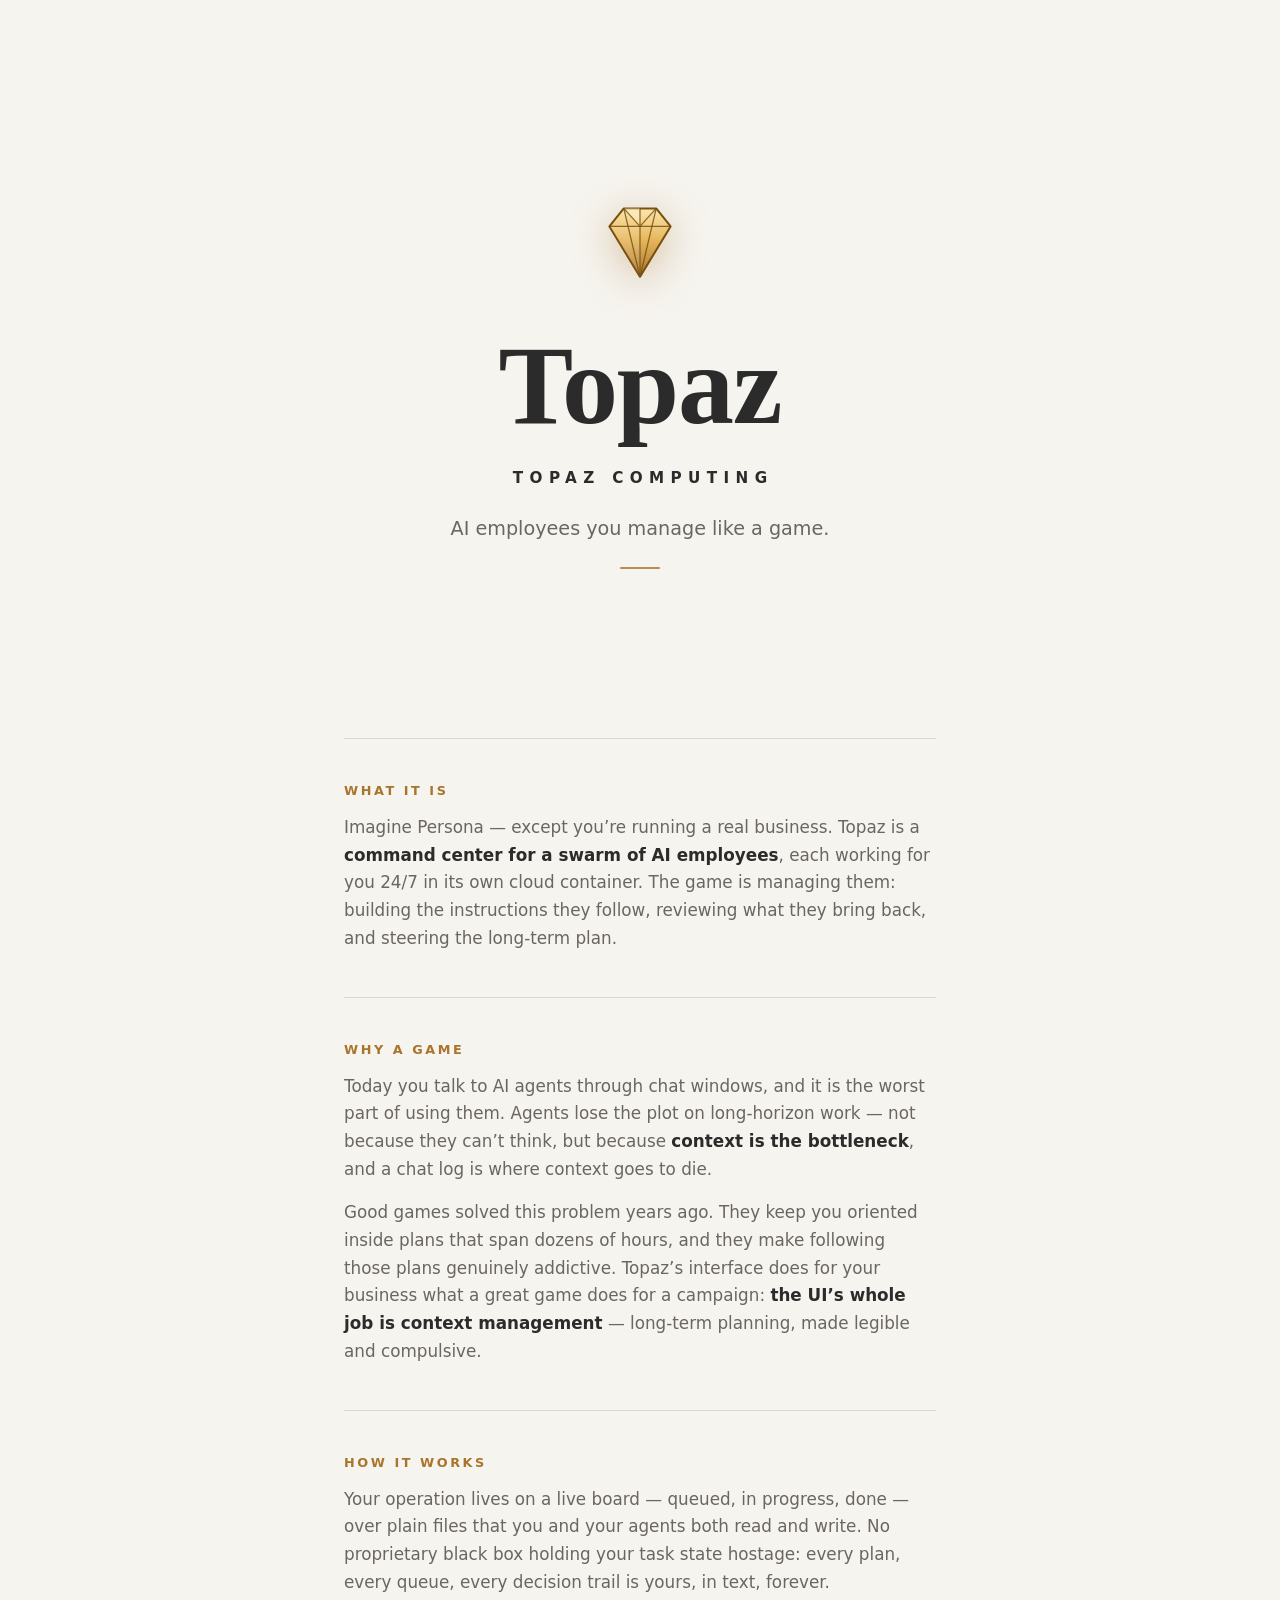
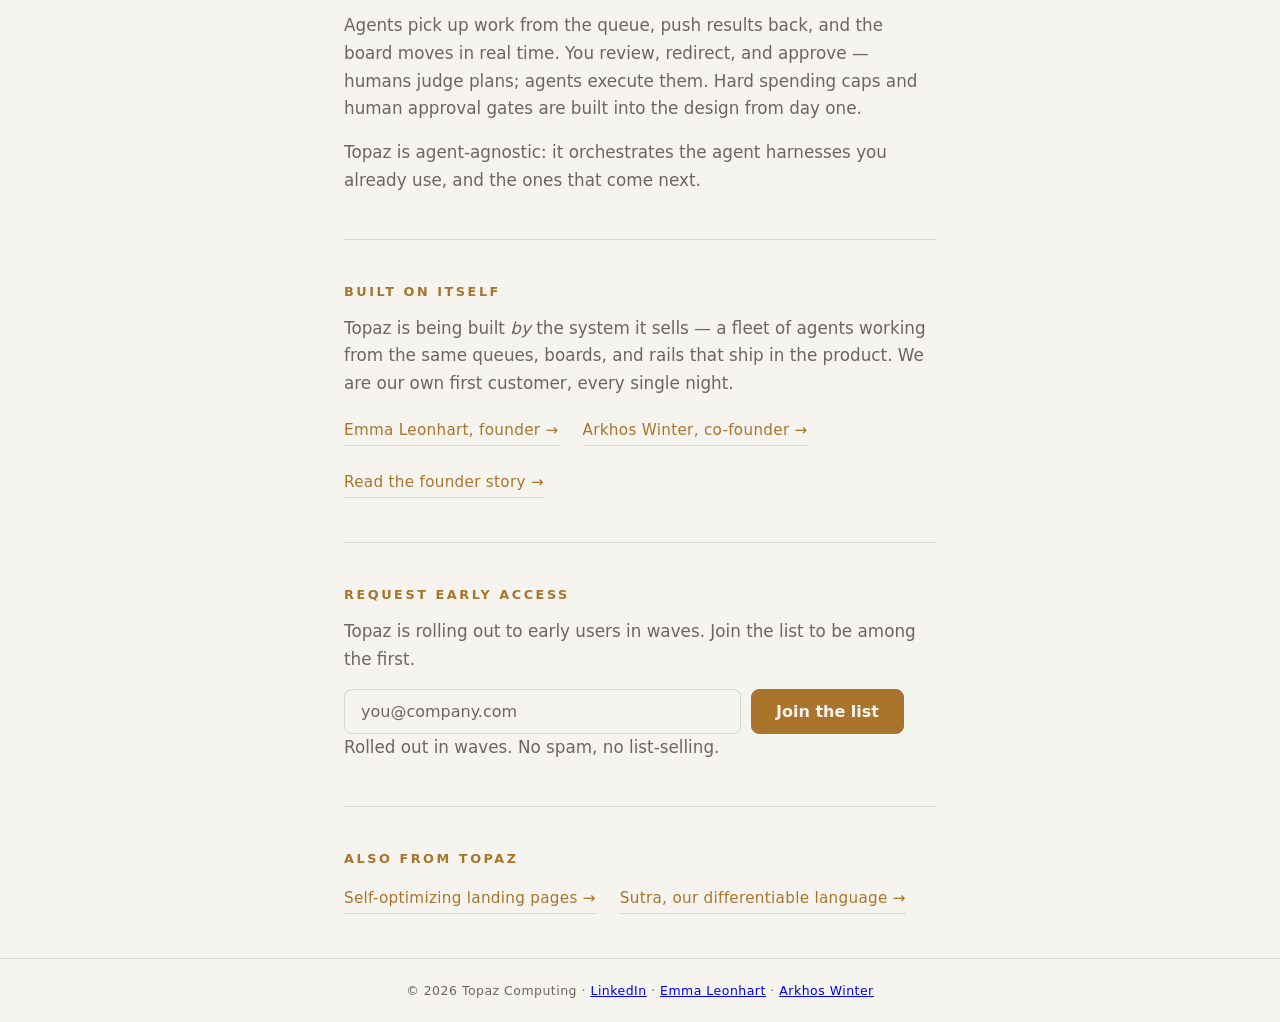
==== commit 787c89cf: "Link the Topaz LinkedIn company page and both founders site-wide Emma asked that topazcomputing.com " ====
--- a/index.html
+++ b/index.html
@@ -40,6 +40,7 @@
     "url": "https://topazcomputing.com/",
     "logo": "https://topazcomputing.com/logo.png",
     "description": "AI employees you manage like a game: a command center for a swarm of agents working for you 24/7.",
+    "sameAs": ["https://www.linkedin.com/company/topaz-ai/"],
     "location": {
       "@type": "Place",
       "name": "Vancouver, British Columbia, Canada"
@@ -153,6 +154,9 @@
 
   <footer class="footer">
     <span>&copy; <span id="year">2026</span> Topaz Computing</span>
+    <span>&middot; <a href="https://www.linkedin.com/company/topaz-ai/">LinkedIn</a></span>
+    <span>&middot; <a href="/founders/emma/">Emma Leonhart</a></span>
+    <span>&middot; <a href="/founders/arcos/">Arkhos Winter</a></span>
   </footer>
 
   <script>
